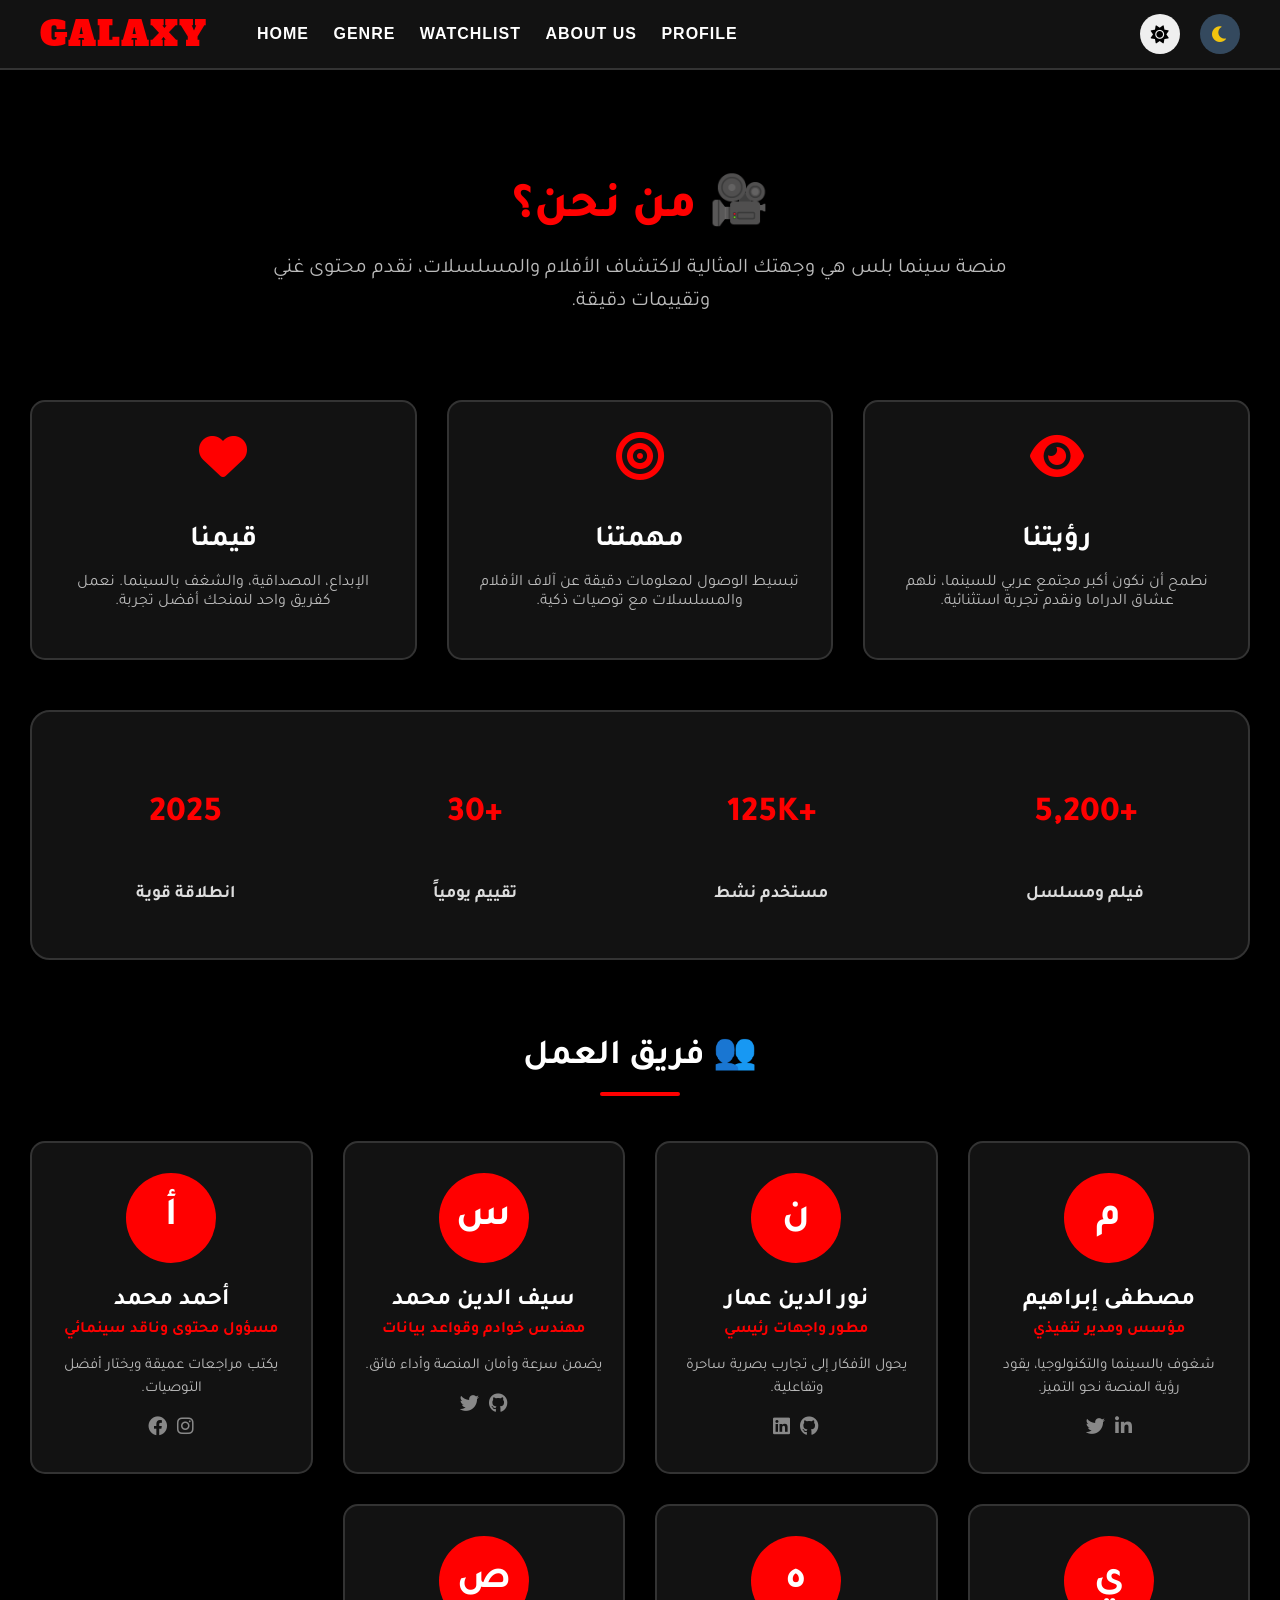
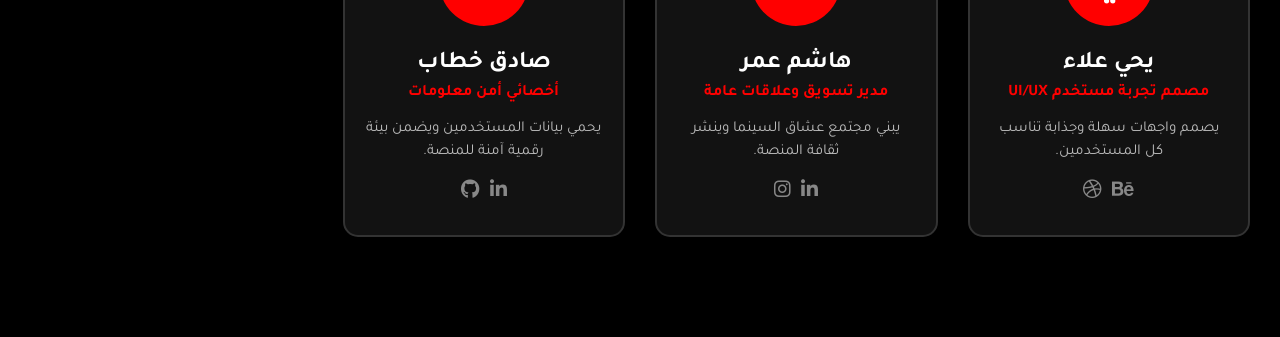
==== about.html @ 5db61dd4 "Update about.html" ====
<!DOCTYPE html>
<html lang="en">
<head>
    <meta charset="UTF-8">
    <meta name="viewport" content="width=device-width, initial-scale=1.0">
    <title>About Us - GALAXY</title>
    
    
    <link rel="stylesheet" href="style.css">
    
    <link rel="stylesheet" href="https://cdnjs.cloudflare.com/ajax/libs/font-awesome/6.0.0-beta3/css/all.min.css">
    
    <link href="https://fonts.googleapis.com/css2?family=Alfa+Slab+One&family=Tajawal:wght@400;500;700;800&display=swap" rel="stylesheet">
    
    <style>
       
        .about-wrapper {
            font-family: 'Tajawal', sans-serif;
            direction: rtl; 
        }

        .hero-about { text-align: center; padding: 40px 0; }
        .hero-about h1 { font-size: 3rem; color: #ff0000; margin-bottom: 15px; font-weight: 800; }
        .hero-about p { font-size: 1.3rem; color: #666; max-width: 750px; margin: 0 auto; line-height: 1.6; }
        .mode-b .hero-about p { color: #bbb; }

        .mission-vision { display: flex; flex-wrap: wrap; gap: 30px; margin: 40px 0; }
        .card { flex: 1; background: #fff; border: 2px solid #ddd; border-radius: 15px; padding: 30px; text-align: center; transition: 0.3s; }
        .card:hover { transform: translateY(-10px); box-shadow: 0 10px 20px rgba(0,0,0,0.1); border-color: #ff0000; }
        .card i { font-size: 3rem; color: #ff0000; margin-bottom: 15px; }
        .card h3 { font-size: 1.8rem; margin-bottom: 10px; color: #222; }
        .card p { color: #666; }

        .stats { display: flex; flex-wrap: wrap; justify-content: space-around; background: #f9f9f9; border: 2px solid #ddd; border-radius: 20px; padding: 35px 20px; margin: 50px 0; text-align: center; gap: 30px; }
        .stat-item h4 { font-size: 2.2rem; font-weight: 800; color: #ff0000; }
        .stat-item p { color: #444; font-weight: bold; font-size: 1.1rem; }

        .team-section { margin: 70px 0; }
        .section-title { text-align: center; font-size: 2.2rem; font-weight: 700; margin-bottom: 45px; color: #222; }
        .section-title:after { content: ''; width: 80px; height: 4px; background: #ff0000; display: block; margin: 12px auto 0; border-radius: 5px; }
        
        .team-grid { display: grid; grid-template-columns: repeat(auto-fit, minmax(250px, 1fr)); gap: 30px; }
        .team-member { background: #fff; border: 2px solid #ddd; border-radius: 15px; padding: 30px 20px; text-align: center; transition: 0.3s; }
        .team-member:hover { transform: translateY(-5px); border-color: #ff0000; box-shadow: 0 10px 20px rgba(255,0,0,0.1); }
        .member-initial { width: 90px; height: 90px; background: #ff0000; color: white; border-radius: 50%; font-size: 2.5rem; line-height: 90px; margin: 0 auto 15px; font-weight: bold; }
        .team-member h3 { font-size: 1.5rem; margin-bottom: 5px; color: #222; }
        .role { color: #ff0000; font-weight: bold; margin-bottom: 10px; }
        .bio { font-size: 0.95rem; color: #666; line-height: 1.5; }
        
        .social-icons { margin-top: 15px; }
        .social-icons a { color: #888; margin: 0 5px; font-size: 1.2rem; text-decoration: none; transition: 0.2s; }
        .social-icons a:hover { color: #ff0000; }

        
        .mode-b .card { background: #121212; border-color: #333; }
        .mode-b .card h3 { color: #fff; }
        .mode-b .card p { color: #bbb; }
        .mode-b .stats { background: #121212; border-color: #333; }
        .mode-b .stat-item p { color: #ddd; }
        .mode-b .section-title { color: #fff; }
        .mode-b .team-member { background: #121212; border-color: #333; }
        .mode-b .team-member h3 { color: #fff; }
        .mode-b .bio { color: #bbb; }
    </style>
</head>
<body id="app-body" class="mode-a">

    
    <nav>
        <div class="nav-left">
            <div class="site-logo"><span>GALAXY</span></div>
            <ul class="nav-links">
                <li><a href="index.html">HOME</a></li>
                <li><a href="genre.html">GENRE</a></li>
                <li><a href="watchlist.html">WATCHLIST</a></li>
                <li><a href="about.html" class="active">ABOUT US</a></li>
                <li><a href="profile.html">PROFILE</a></li>
            </ul>
        </div>
        <div class="actions">
           
            <div class="search-box" style="visibility: hidden;">
                <input type="text">
            </div>
            <button onclick="setModeA()" title="Light Mode"><i class="fas fa-sun"></i></button>
            <button onclick="setModeB()" title="Dark Mode"><i class="fas fa-moon"></i></button>
        </div>
    </nav>

    <div class="wrapper">
        <div class="about-wrapper">
            
            <div class="hero-about">
                <h1>🎥 من نحن؟</h1>
                <p>منصة سينما بلس هي وجهتك المثالية لاكتشاف الأفلام والمسلسلات، نقدم محتوى غني وتقييمات دقيقة.</p>
            </div>

            <div class="mission-vision">
                <div class="card"><i class="fas fa-eye"></i><h3>رؤيتنا</h3><p>نطمح أن نكون أكبر مجتمع عربي للسينما، نلهم عشاق الدراما ونقدم تجربة استثنائية.</p></div>
                <div class="card"><i class="fas fa-bullseye"></i><h3>مهمتنا</h3><p>تبسيط الوصول لمعلومات دقيقة عن آلاف الأفلام والمسلسلات مع توصيات ذكية.</p></div>
                <div class="card"><i class="fas fa-heart"></i><h3>قيمنا</h3><p>الإبداع، المصداقية، والشغف بالسينما. نعمل كفريق واحد لنمنحك أفضل تجربة.</p></div>
            </div>

            <div class="stats">
                <div class="stat-item"><h4>+5,200</h4><p>فيلم ومسلسل</p></div>
                <div class="stat-item"><h4>+125K</h4><p>مستخدم نشط</p></div>
                <div class="stat-item"><h4>+30</h4><p>تقييم يومياً</p></div>
                <div class="stat-item"><h4>2025</h4><p>انطلاقة قوية</p></div>
            </div>

            <div class="team-section">
                <div class="section-title">👥 فريق العمل</div>
                <div class="team-grid">
                    <div class="team-member"><div class="member-initial">م</div><h3>مصطفى إبراهيم</h3><div class="role">مؤسس ومدير تنفيذي</div><p class="bio">شغوف بالسينما والتكنولوجيا، يقود رؤية المنصة نحو التميز.</p><div class="social-icons"><a href="#"><i class="fab fa-linkedin-in"></i></a><a href="#"><i class="fab fa-twitter"></i></a></div></div>
                    <div class="team-member"><div class="member-initial">ن</div><h3>نور الدين عمار</h3><div class="role">مطور واجهات رئيسي</div><p class="bio">يحول الأفكار إلى تجارب بصرية ساحرة وتفاعلية.</p><div class="social-icons"><a href="#"><i class="fab fa-github"></i></a><a href="#"><i class="fab fa-linkedin"></i></a></div></div>
                    <div class="team-member"><div class="member-initial">س</div><h3>سيف الدين محمد</h3><div class="role">مهندس خوادم وقواعد بيانات</div><p class="bio">يضمن سرعة وأمان المنصة وأداء فائق.</p><div class="social-icons"><a href="#"><i class="fab fa-github"></i></a><a href="#"><i class="fab fa-twitter"></i></a></div></div>
                    <div class="team-member"><div class="member-initial">أ</div><h3>أحمد محمد</h3><div class="role">مسؤول محتوى وناقد سينمائي</div><p class="bio">يكتب مراجعات عميقة ويختار أفضل التوصيات.</p><div class="social-icons"><a href="#"><i class="fab fa-instagram"></i></a><a href="#"><i class="fab fa-facebook"></i></a></div></div>
                    <div class="team-member"><div class="member-initial">ي</div><h3>يحي علاء</h3><div class="role">مصمم تجربة مستخدم UI/UX</div><p class="bio">يصمم واجهات سهلة وجذابة تناسب كل المستخدمين.</p><div class="social-icons"><a href="#"><i class="fab fa-behance"></i></a><a href="#"><i class="fab fa-dribbble"></i></a></div></div>
                    <div class="team-member"><div class="member-initial">ه</div><h3>هاشم عمر</h3><div class="role">مدير تسويق وعلاقات عامة</div><p class="bio">يبني مجتمع عشاق السينما وينشر ثقافة المنصة.</p><div class="social-icons"><a href="#"><i class="fab fa-linkedin-in"></i></a><a href="#"><i class="fab fa-instagram"></i></a></div></div>
                    <div class="team-member"><div class="member-initial">ص</div><h3>صادق خطاب</h3><div class="role">أخصائي أمن معلومات</div><p class="bio">يحمي بيانات المستخدمين ويضمن بيئة رقمية آمنة للمنصة.</p><div class="social-icons"><a href="#"><i class="fab fa-linkedin-in"></i></a><a href="#"><i class="fab fa-github"></i></a></div></div>
                </div>
            </div>

        </div>
    </div>

 
    <script>
        function setModeA() {
            document.body.className = "mode-a";
            document.cookie = "app_style=mode-a; path=/; max-age=2592000";
        }

        function setModeB() {
            document.body.className = "mode-b";
            document.cookie = "app_style=mode-b; path=/; max-age=2592000";
        }

        window.onload = function() {
            var allCookies = document.cookie.split(';');
            var styleFound = false;

            for(var k=0; k < allCookies.length; k++) {
                var pair = allCookies[k].trim();
                if (pair.indexOf("app_style=") == 0) {
                    var val = pair.substring(10, pair.length);
                    document.body.className = val;
                    styleFound = true;
                    break;
                }
            }

            if (!styleFound) {
                setModeB(); 
            }
        };
    </script>
</body>
</html>
---- style.css ----
body { margin: 0; padding: 0; font-family: Arial, sans-serif; transition: 0.4s; }
nav {
    display: flex;
    justify-content: space-between;
    align-items: center;
    padding: 10px 40px;
    background: #eee;
    border-bottom: 2px solid #ccc;
}
.site-logo {
    font-family: 'Alfa Slab One', serif;
    font-size: 35px; 
    letter-spacing: 1px;
    text-transform: uppercase;
}

.site-logo span {
    color: #ff0000;
   
}


.mode-b .site-logo span {
    font-family: 'Alfa Slab One', serif;
    color: #ff0000;
}

.wrapper { padding: 30px; }
.movies-container { display: flex; flex-wrap: wrap; gap: 20px; }

.m-item { width: 220px; border: 2px solid #ddd; border-radius: 5px; background: #fff; }
.m-item img { width: 100%; height: 300px; display: block; }
.m-item h4 { margin: 10px; font-size: 17px; color: #222; }
.m-item p { margin: 10px; color: #666; font-size: 14px; }

.mode-a { background-color: #ffffff; color: #000; }
.mode-a .movies-container { justify-content: center; }

.mode-b { 
    background-color: #000000; 
    color: #ffffff; 
}

.mode-b .movies-container { 
    justify-content: center; 
}

.mode-b .m-item { 
    background: #121212; 
    border-color: #333333; 
}

.mode-b h4 { 
    color: #ffffff; 
}

.mode-b p { 
    color: #bbbbbb; 
}

.mode-b nav {
    background: #121212;
    border-bottom: 2px solid #333;
}




.m-item {
    transition: transform 0.3s ease, box-shadow 0.3s ease;
    cursor: pointer;
}

.m-item:hover {
    transform: translateY(-10px);
    box-shadow: 0 10px 20px rgba(0,0,0,0.2);
}

.m-item img {
    border-top-left-radius: 5px;
    border-top-right-radius: 5px;
}
.actions {
    display: flex;
    align-items: center;
    gap: 10px;
}

.actions button {
    width: 40px;
    height: 40px;
    border-radius: 50%;
    border: none;
    margin-left: 10px;
    cursor: pointer;
    transition: 0.3s;
    font-size: 18px;
    display: inline-flex;
    align-items: center;
    justify-content: center;
}


.actions button:first-child {
    background-color: #f1c40f;
    color: #fff;
}


.actions button:last-child {
    background-color: #34495e;
    color: #f1c40f;
}


.actions button:hover {
    transform: scale(1.1);
    filter: brightness(1.1);
}

.search-box {
    position: relative;
    display: flex;
    align-items: center;
}

.search-box input {
    padding: 8px 35px 8px 15px;
    border-radius: 20px;
    border: 1px solid #ccc;
    outline: none;
    transition: 0.3s;
    width: 150px;
}

.search-box input:focus {
    width: 220px;
    border-color: #ff0000;
}

.search-box i {
    position: absolute;
    right: 12px;
    color: #888;
    pointer-events: none;
}

.mode-b .search-box input {
    background: #222;
    border-color: #444;
    color: #fff;
}

.mode-b .search-box i {
    color: #bbb;
}

.m-item {
    border-radius: 15px;
    overflow: hidden;
    transition: transform 0.3s ease, box-shadow 0.3s ease;
    cursor: pointer;
}

.m-item img {
    width: 100%;
    height: 300px;
    display: block;
}

.nav-left {
    display: flex;
    align-items: center;
    gap: 50px; 
}


.nav-links {
    list-style: none;
    margin: 0;
    padding: 0;
}
.nav-links li {
    display: inline-block;
    margin-right: 20px;
}
.nav-links li:last-child {
    margin-right: 0;
}

.nav-links a {
    text-decoration: none;
    color: #000000; 
    font-weight: bold;
    font-size: 16px;
    letter-spacing: 1px;
    transition: 0.3s;
}


.nav-links a:hover{ 
color: #ff0000 ;
}


.mode-b .nav-links a {
    color: #ffffff;
}

.mode-b .nav-links a:hover {
    color: #ff0000;
}



.auth-container { display: flex; justify-content: center; align-items: center; min-height: 70vh; }
.auth-box { background: #fff; padding: 40px; border-radius: 15px; box-shadow: 0 5px 15px rgba(0,0,0,0.1); width: 100%; max-width: 450px; text-align: center; border: 2px solid #ddd; }
.mode-b .auth-box { background: #121212; border-color: #333; box-shadow: 0 5px 15px rgba(0,0,0,0.5); }
.auth-box h2 { margin-bottom: 20px; color: #222; text-transform: uppercase; font-family: 'Alfa Slab One', serif; letter-spacing: 1px; }
.mode-b .auth-box h2 { color: #fff; }

.input-group { margin-bottom: 15px; text-align: left; }
.input-group input { width: 100%; padding: 12px 15px; border: 1px solid #ccc; border-radius: 5px; outline: none; box-sizing: border-box; }
.mode-b .input-group input { background: #222; border-color: #444; color: #fff; }
.input-group input:focus { border-color: #ff0000; }

.btn-main { width: 100%; padding: 12px; background: #ff0000; color: #fff; border: none; border-radius: 5px; cursor: pointer; font-weight: bold; transition: 0.3s; font-size: 16px; margin-top: 10px; }
.btn-main:hover { background: #cc0000; }
.btn-secondary { background: #333; margin-top: 15px; }

.auth-links { margin-top: 20px; font-size: 14px; }
.auth-links a { color: #ff0000; text-decoration: none; font-weight: bold; margin: 0 10px; transition: 0.3s;}
.auth-links a:hover { color: #cc0000; }
.mode-b .auth-links p { color: #bbb !important; }


.profile-table { width: 100%; text-align: left; margin-bottom: 20px; border-collapse: separate; border-spacing: 0 15px; }
.profile-table td { padding: 5px; }
.profile-table label { font-weight: bold; color: #333; }
.mode-b .profile-table label { color: #ddd; }
.profile-table input { width: 100%; padding: 10px; border-radius: 5px; border: 1px solid #ccc; box-sizing: border-box;}
.mode-b .profile-table input { background: #222; border: 1px solid #444; color: #fff; }



.details-content { 
    max-width: 900px; 
    margin: 0 auto; 
    background: #fff; 
    padding: 30px; 
    border-radius: 15px; 
    box-shadow: 0 5px 15px rgba(0,0,0,0.1); 
    border: 2px solid #ddd; 
}
.mode-b .details-content { 
    background: #121212; 
    border-color: #333; 
    box-shadow: 0 5px 15px rgba(0,0,0,0.5); 
}
.details-content h1 { 
    font-size: 2.5rem; 
    margin-bottom: 20px; 
    color: #222; 
    font-family: 'Alfa Slab One', serif; 
    letter-spacing: 1px;
}
.mode-b .details-content h1 { color: #fff; }

.video-container { 
    width: 100%; 
    border-radius: 10px; 
    overflow: hidden; 
    margin-bottom: 25px; 
    border: 2px solid #ff0000; 
    box-shadow: 0 10px 20px rgba(255,0,0,0.15); 
}
.movie-story { 
    font-size: 1.1rem; 
    line-height: 1.8; 
    color: #444; 
    margin-bottom: 20px; 
}
.mode-b .movie-story { color: #bbb; }

.movie-meta { 
    font-size: 1.1rem; 
    font-weight: bold; 
    color: #ff0000; 
    display: flex; 
    gap: 20px; 
}
.btn-back { 
    display: inline-block; 
    margin-bottom: 20px; 
    padding: 10px 20px; 
    background: #333; 
    color: #fff; 
    text-decoration: none; 
    border-radius: 5px; 
    font-weight: bold; 
    transition: 0.3s; 
}
.btn-back:hover { background: #ff0000; }
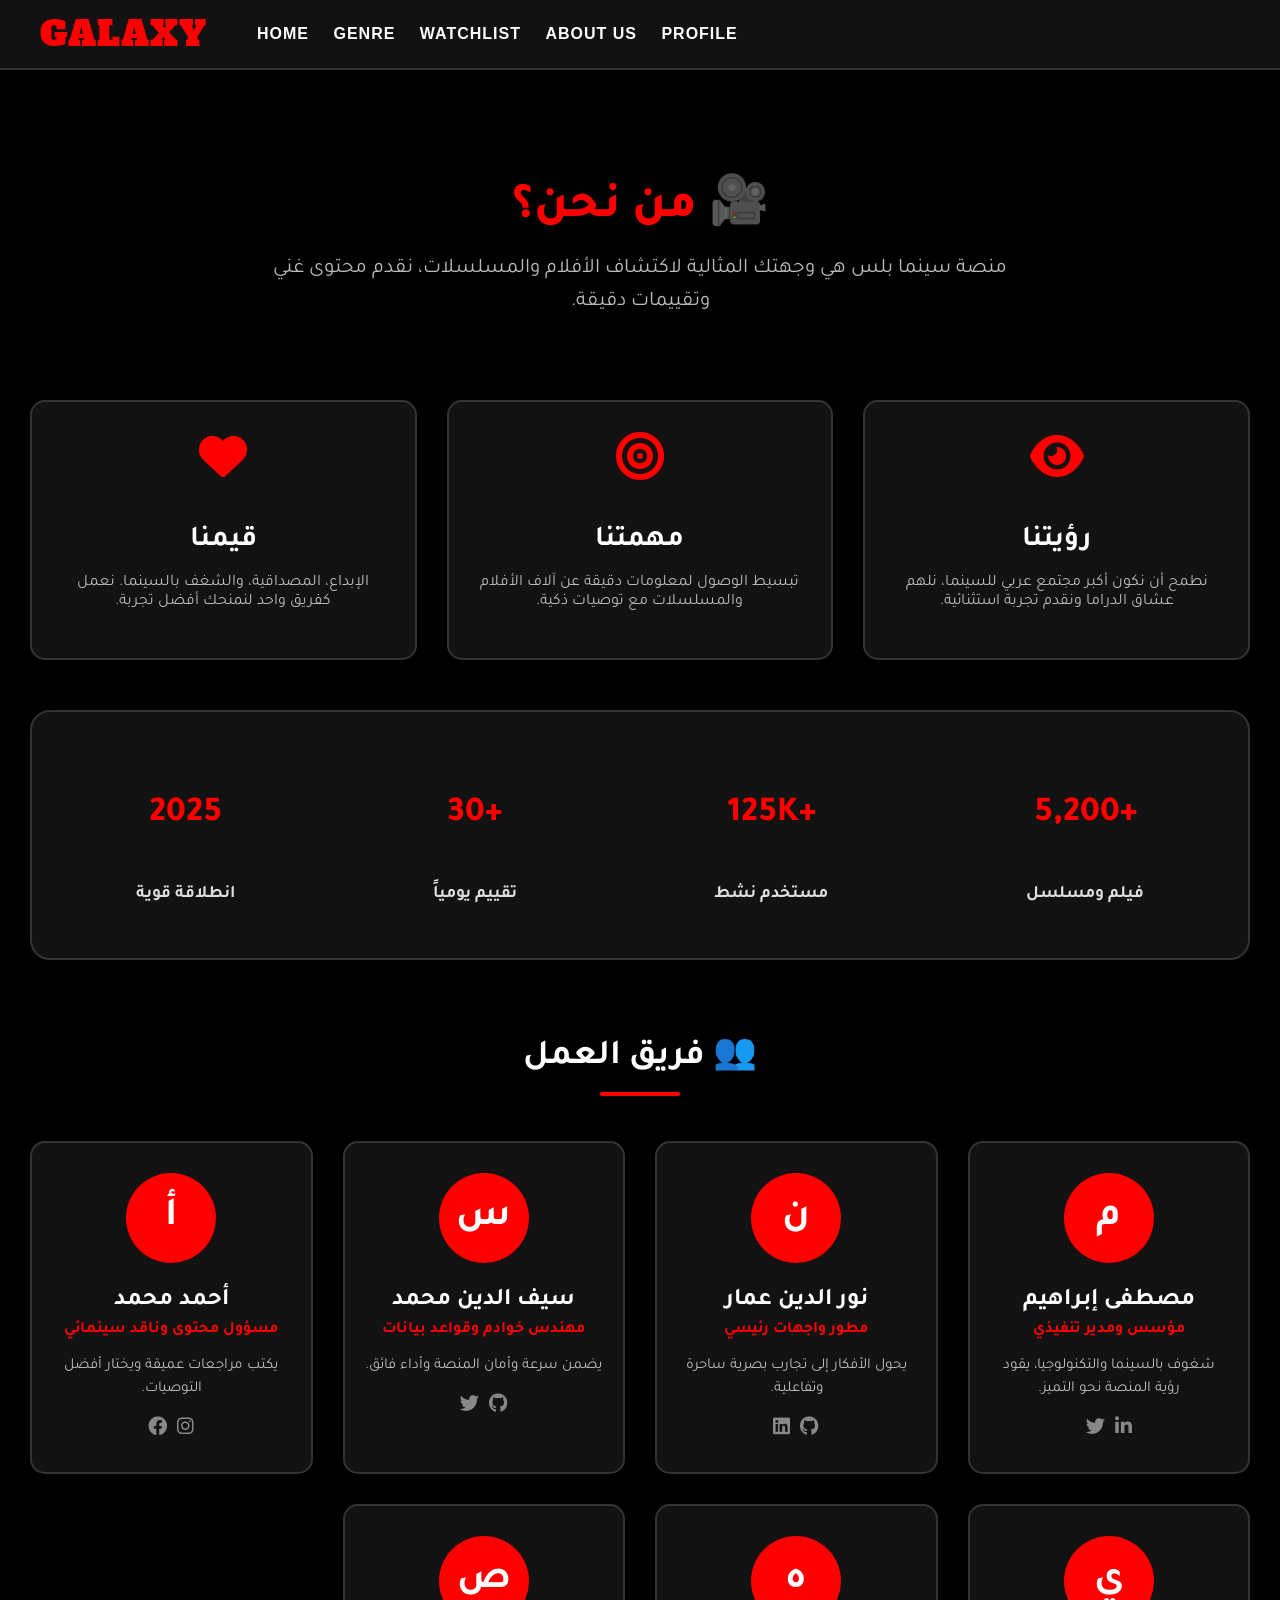
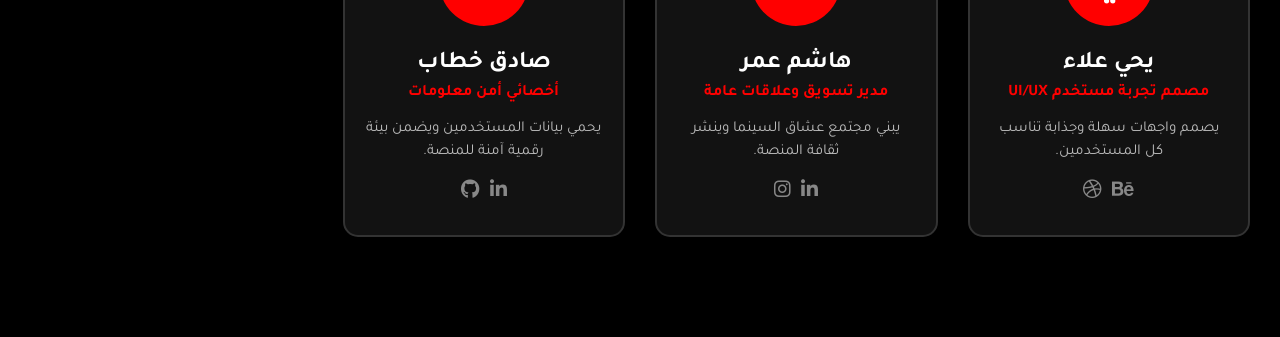
==== commit ebe15d44: "Fix HTML structure and clean up formatting" ====
--- a/about.html
+++ b/about.html
@@ -77,14 +77,7 @@
                 <li><a href="profile.html">PROFILE</a></li>
             </ul>
         </div>
-        <div class="actions">
-           
-            <div class="search-box" style="visibility: hidden;">
-                <input type="text">
-            </div>
-            <button onclick="setModeA()" title="Light Mode"><i class="fas fa-sun"></i></button>
-            <button onclick="setModeB()" title="Dark Mode"><i class="fas fa-moon"></i></button>
-        </div>
+       
     </nav>
 
     <div class="wrapper">
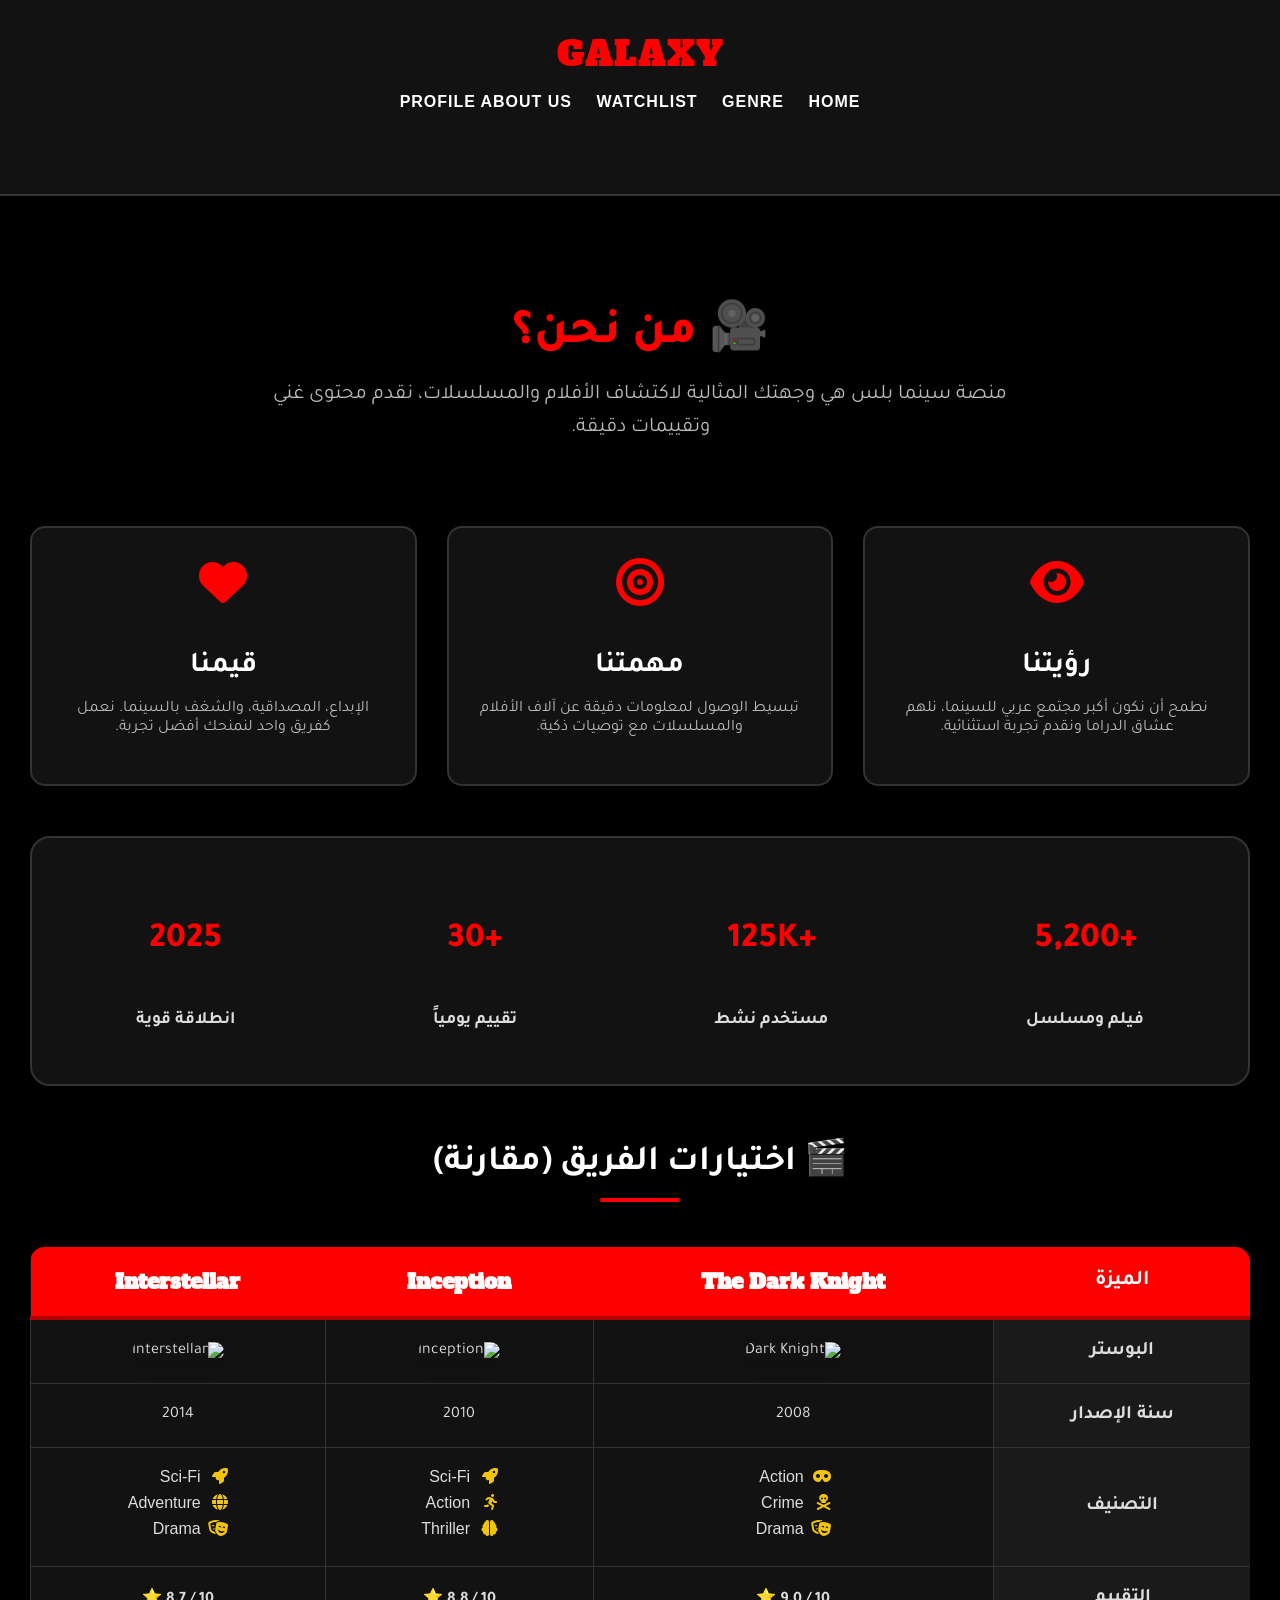
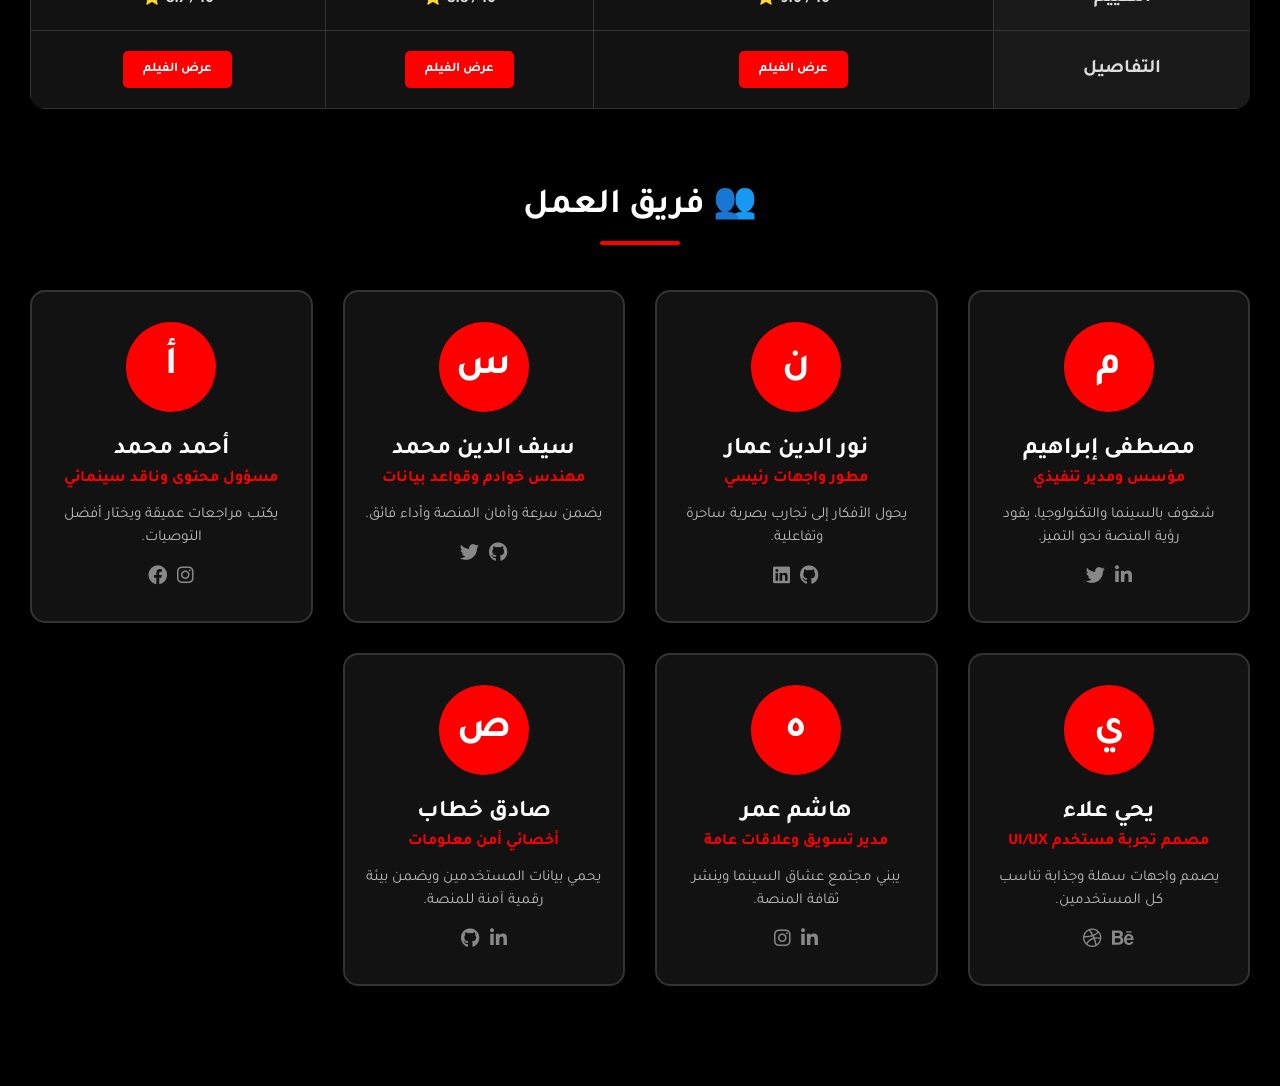
==== commit 4a509487: "Add files via upload" ====
--- a/about.html
+++ b/about.html
@@ -1,19 +1,19 @@
 <!DOCTYPE html>
-<html lang="en">
+<html lang="ar" dir="rtl">
 <head>
     <meta charset="UTF-8">
     <meta name="viewport" content="width=device-width, initial-scale=1.0">
     <title>About Us - GALAXY</title>
     
-    
+   
     <link rel="stylesheet" href="style.css">
-    
+   
     <link rel="stylesheet" href="https://cdnjs.cloudflare.com/ajax/libs/font-awesome/6.0.0-beta3/css/all.min.css">
-    
+   
     <link href="https://fonts.googleapis.com/css2?family=Alfa+Slab+One&family=Tajawal:wght@400;500;700;800&display=swap" rel="stylesheet">
     
     <style>
-       
+        
         .about-wrapper {
             font-family: 'Tajawal', sans-serif;
             direction: rtl; 
@@ -51,7 +51,23 @@
         .social-icons a { color: #888; margin: 0 5px; font-size: 1.2rem; text-decoration: none; transition: 0.2s; }
         .social-icons a:hover { color: #ff0000; }
 
-        
+        /* --- Advanced Table Specific CSS --- */
+        .table-responsive { overflow-x: auto; margin-bottom: 60px; border-radius: 15px; box-shadow: 0 10px 30px rgba(0,0,0,0.1); direction: rtl; }
+        .advanced-table { width: 100%; border-collapse: collapse; background: #ffffff; text-align: center; }
+        .advanced-table th { background: #f1c40f; color: #111; padding: 20px; font-size: 1.3rem; font-family: 'Tajawal', sans-serif; border-bottom: 4px solid #d4ac0d; }
+        .advanced-table td { padding: 20px; border-bottom: 1px solid #eee; border-left: 1px solid #eee; vertical-align: middle; }
+        .advanced-table td:last-child { border-left: none; }
+        .advanced-table tr:hover { background-color: #fcfcfc; }
+        .table-poster { width: 120px; border-radius: 10px; box-shadow: 0 5px 15px rgba(0,0,0,0.2); transition: transform 0.3s; }
+        .table-poster:hover { transform: scale(1.05); }
+        .nested-list { list-style: none; padding: 0; margin: 0 auto; text-align: right; display: inline-block; direction: rtl; }
+        .nested-list li { margin-bottom: 8px; font-weight: 500; font-family: Arial, sans-serif; }
+        .nested-list i { color: #ff0000; margin-left: 8px; width: 15px; }
+        .row-label { font-weight: bold; font-size: 1.2rem; color: #ff0000; background: #f9f9f9; }
+        .btn-view { padding: 10px 20px; background: #ff0000; color: #fff; border: none; border-radius: 5px; cursor: pointer; font-weight: bold; font-family: 'Tajawal', sans-serif; transition: 0.3s; }
+        .btn-view:hover { background: #cc0000; }
+
+      
         .mode-b .card { background: #121212; border-color: #333; }
         .mode-b .card h3 { color: #fff; }
         .mode-b .card p { color: #bbb; }
@@ -61,6 +77,15 @@
         .mode-b .team-member { background: #121212; border-color: #333; }
         .mode-b .team-member h3 { color: #fff; }
         .mode-b .bio { color: #bbb; }
+        
+      
+        .mode-b .table-responsive { box-shadow: 0 10px 30px rgba(0,0,0,0.6); }
+        .mode-b .advanced-table { background: #121212; }
+        .mode-b .advanced-table th { background: #ff0000; color: #fff; border-bottom: 4px solid #b30000; }
+        .mode-b .advanced-table td { border-bottom: 1px solid #333; border-left: 1px solid #333; color: #ddd; }
+        .mode-b .row-label { background: #1a1a1a; color: #f1c40f; }
+        .mode-b .advanced-table tr:hover { background-color: #181818; }
+        .mode-b .nested-list i { color: #f1c40f; }
     </style>
 </head>
 <body id="app-body" class="mode-a">
@@ -77,7 +102,13 @@
                 <li><a href="profile.html">PROFILE</a></li>
             </ul>
         </div>
-       
+        <div class="actions">
+           
+            <div class="search-box" style="visibility: hidden;">
+                <input type="text">
+            </div>
+           
+        </div>
     </nav>
 
     <div class="wrapper">
@@ -101,6 +132,81 @@
                 <div class="stat-item"><h4>2025</h4><p>انطلاقة قوية</p></div>
             </div>
 
+           
+            <div class="section-title">🎬 اختيارات الفريق (مقارنة)</div>
+            <div class="table-responsive">
+                <table class="advanced-table">
+                    <thead>
+                        <tr>
+                            <th>الميزة</th>
+                            <th style="font-family: 'Alfa Slab One', serif;">The Dark Knight</th>
+                            <th style="font-family: 'Alfa Slab One', serif;">Inception</th>
+                            <th style="font-family: 'Alfa Slab One', serif;">Interstellar</th>
+                        </tr>
+                    </thead>
+                    <tbody>
+                      
+                        <tr>
+                            <td class="row-label">البوستر</td>
+                            <td><img src="https://image.tmdb.org/t/p/original/vGYJRor3pCyjbaCpJKC39MpJhIT.jpg" alt="Dark Knight" class="table-poster"></td>
+                            <td><img src="https://image.tmdb.org/t/p/original/xlaY2zyzMfkhk0HSC5VUwzoZPU1.jpg" alt="Inception" class="table-poster"></td>
+                            <td><img src="https://image.tmdb.org/t/p/original/nrSaXF39nDfAAeLKksRCyvSzI2a.jpg" alt="Interstellar" class="table-poster"></td>
+                        </tr>
+                        
+                       
+                        <tr>
+                            <td class="row-label">سنة الإصدار</td>
+                            <td>2008</td>
+                            <td>2010</td>
+                            <td>2014</td>
+                        </tr>
+
+                        
+                        <tr>
+                            <td class="row-label">التصنيف</td>
+                            <td>
+                                <ul class="nested-list">
+                                    <li><i class="fas fa-mask"></i> Action</li>
+                                    <li><i class="fas fa-skull-crossbones"></i> Crime</li>
+                                    <li><i class="fas fa-theater-masks"></i> Drama</li>
+                                </ul>
+                            </td>
+                            <td>
+                                <ul class="nested-list">
+                                    <li><i class="fas fa-rocket"></i> Sci-Fi</li>
+                                    <li><i class="fas fa-running"></i> Action</li>
+                                    <li><i class="fas fa-brain"></i> Thriller</li>
+                                </ul>
+                            </td>
+                            <td>
+                                <ul class="nested-list">
+                                    <li><i class="fas fa-rocket"></i> Sci-Fi</li>
+                                    <li><i class="fas fa-globe"></i> Adventure</li>
+                                    <li><i class="fas fa-theater-masks"></i> Drama</li>
+                                </ul>
+                            </td>
+                        </tr>
+
+                        
+                        <tr>
+                            <td class="row-label">التقييم</td>
+                            <td dir="ltr"><strong>⭐ 9.0 / 10</strong></td>
+                            <td dir="ltr"><strong>⭐ 8.8 / 10</strong></td>
+                            <td dir="ltr"><strong>⭐ 8.7 / 10</strong></td>
+                        </tr>
+
+                        
+                        <tr>
+                            <td class="row-label">التفاصيل</td>
+                            <td><button class="btn-view" onclick="location.href='details.html?id=3'">عرض الفيلم</button></td>
+                            <td><button class="btn-view" onclick="location.href='details.html?id=6'">عرض الفيلم</button></td>
+                            <td><button class="btn-view" onclick="location.href='details.html?id=12'">عرض الفيلم</button></td>
+                        </tr>
+                    </tbody>
+                </table>
+            </div>
+
+           
             <div class="team-section">
                 <div class="section-title">👥 فريق العمل</div>
                 <div class="team-grid">
@@ -117,18 +223,8 @@
         </div>
     </div>
 
- 
+
     <script>
-        function setModeA() {
-            document.body.className = "mode-a";
-            document.cookie = "app_style=mode-a; path=/; max-age=2592000";
-        }
-
-        function setModeB() {
-            document.body.className = "mode-b";
-            document.cookie = "app_style=mode-b; path=/; max-age=2592000";
-        }
-
         window.onload = function() {
             var allCookies = document.cookie.split(';');
             var styleFound = false;
@@ -142,11 +238,10 @@
                     break;
                 }
             }
-
             if (!styleFound) {
-                setModeB(); 
+                document.body.className = "mode-b"; // Default to dark mode if no cookie found
             }
         };
     </script>
 </body>
-</html>
+</html>
--- a/style.css
+++ b/style.css
@@ -301,3 +301,67 @@
     transition: 0.3s; 
 }
 .btn-back:hover { background: #ff0000; }
+
+
+
+.mode-b nav {
+    flex-direction: column;
+    justify-content: center;
+    gap: 20px;
+    padding: 30px 20px;
+    text-align: center;
+}
+.mode-b .nav-left {
+    flex-direction: column;
+    gap: 15px;
+}
+
+
+.mode-b .movies-container {
+    flex-direction: column; 
+    align-items: center;
+}
+
+.mode-b .m-item {
+    display: flex;
+    flex-direction: row; 
+    width: 90%;
+    max-width: 800px;
+    height: auto; 
+    min-height: 180px;
+    align-items: center;
+    justify-content: space-between;
+    padding-right: 25px;
+    box-sizing: border-box;
+    overflow: hidden; 
+}
+
+
+.mode-b .m-item img {
+    width: 130px;
+    height: 180px; 
+    object-fit: cover;
+    border-radius: 13px 0 0 13px;
+}
+
+
+.mode-b .m-item a {
+    display: flex !important; 
+    flex-direction: row;
+    align-items: center;
+    text-align: left;
+    gap: 20px;
+    width: 50%;
+}
+
+.mode-b .m-item h4 {
+    font-size: 1.4rem;
+    line-height: 1.3;
+}
+
+
+.mode-b .m-item button {
+    width: 160px;
+    margin: 0; 
+}
+
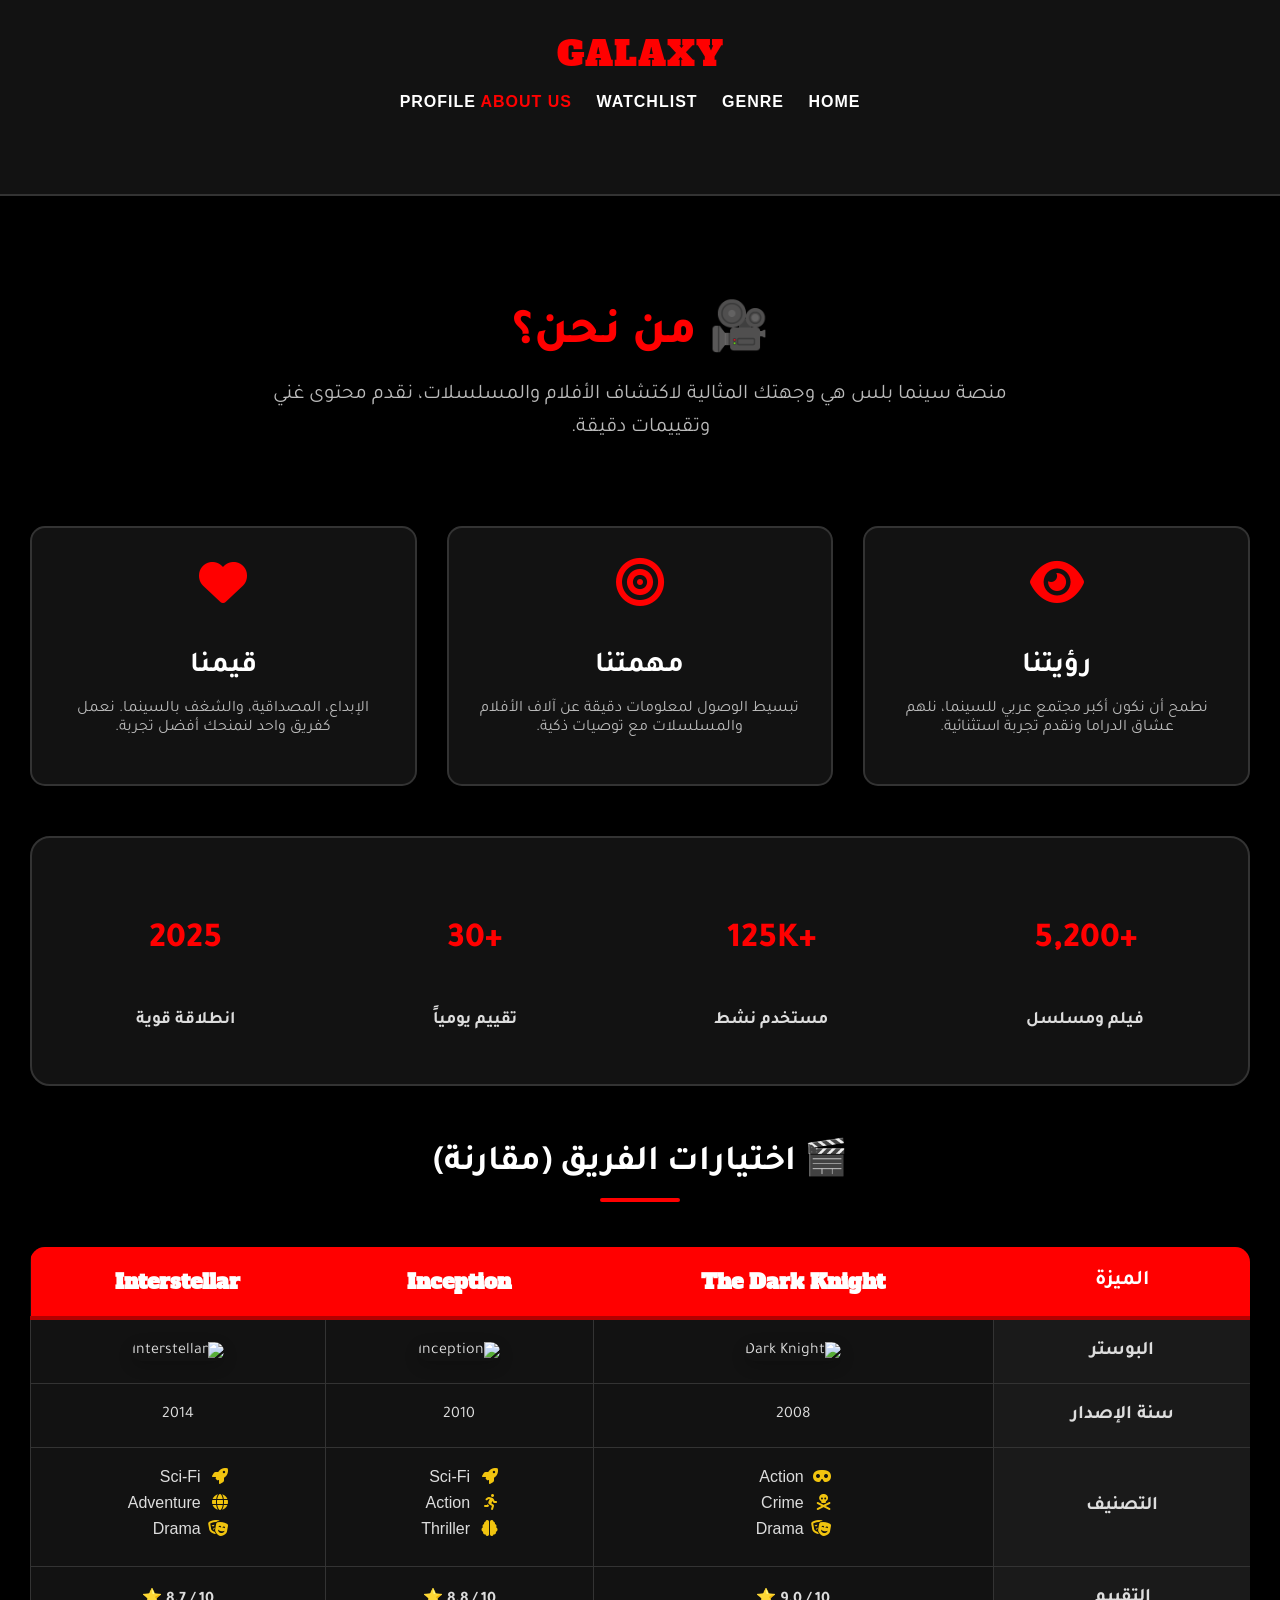
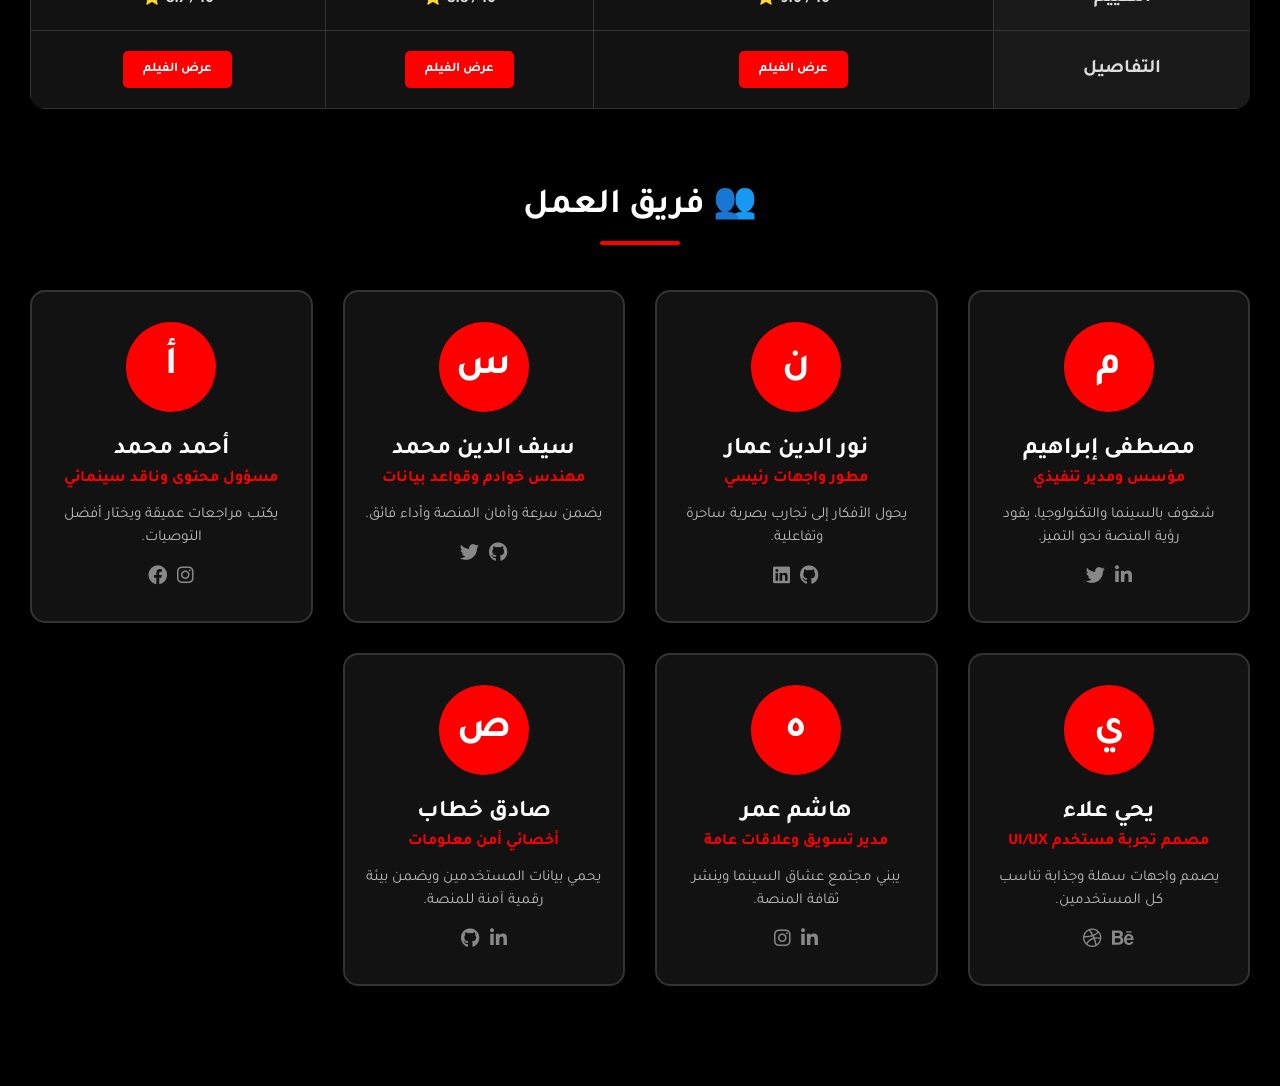
==== commit 57ad759f: "Update about.html" ====
--- a/about.html
+++ b/about.html
@@ -1,5 +1,5 @@
 <!DOCTYPE html>
-<html lang="ar" dir="rtl">
+<html lang="en" dir="rtl">
 <head>
     <meta charset="UTF-8">
     <meta name="viewport" content="width=device-width, initial-scale=1.0">
@@ -244,4 +244,4 @@
         };
     </script>
 </body>
-</html>+</html>
--- a/style.css
+++ b/style.css
@@ -63,7 +63,10 @@
     border-bottom: 2px solid #333;
 }
 
-
+.nav-links a.active,
+.mode-b .nav-links a.active {
+    color: #ff0000;
+}
 
 
 .m-item {
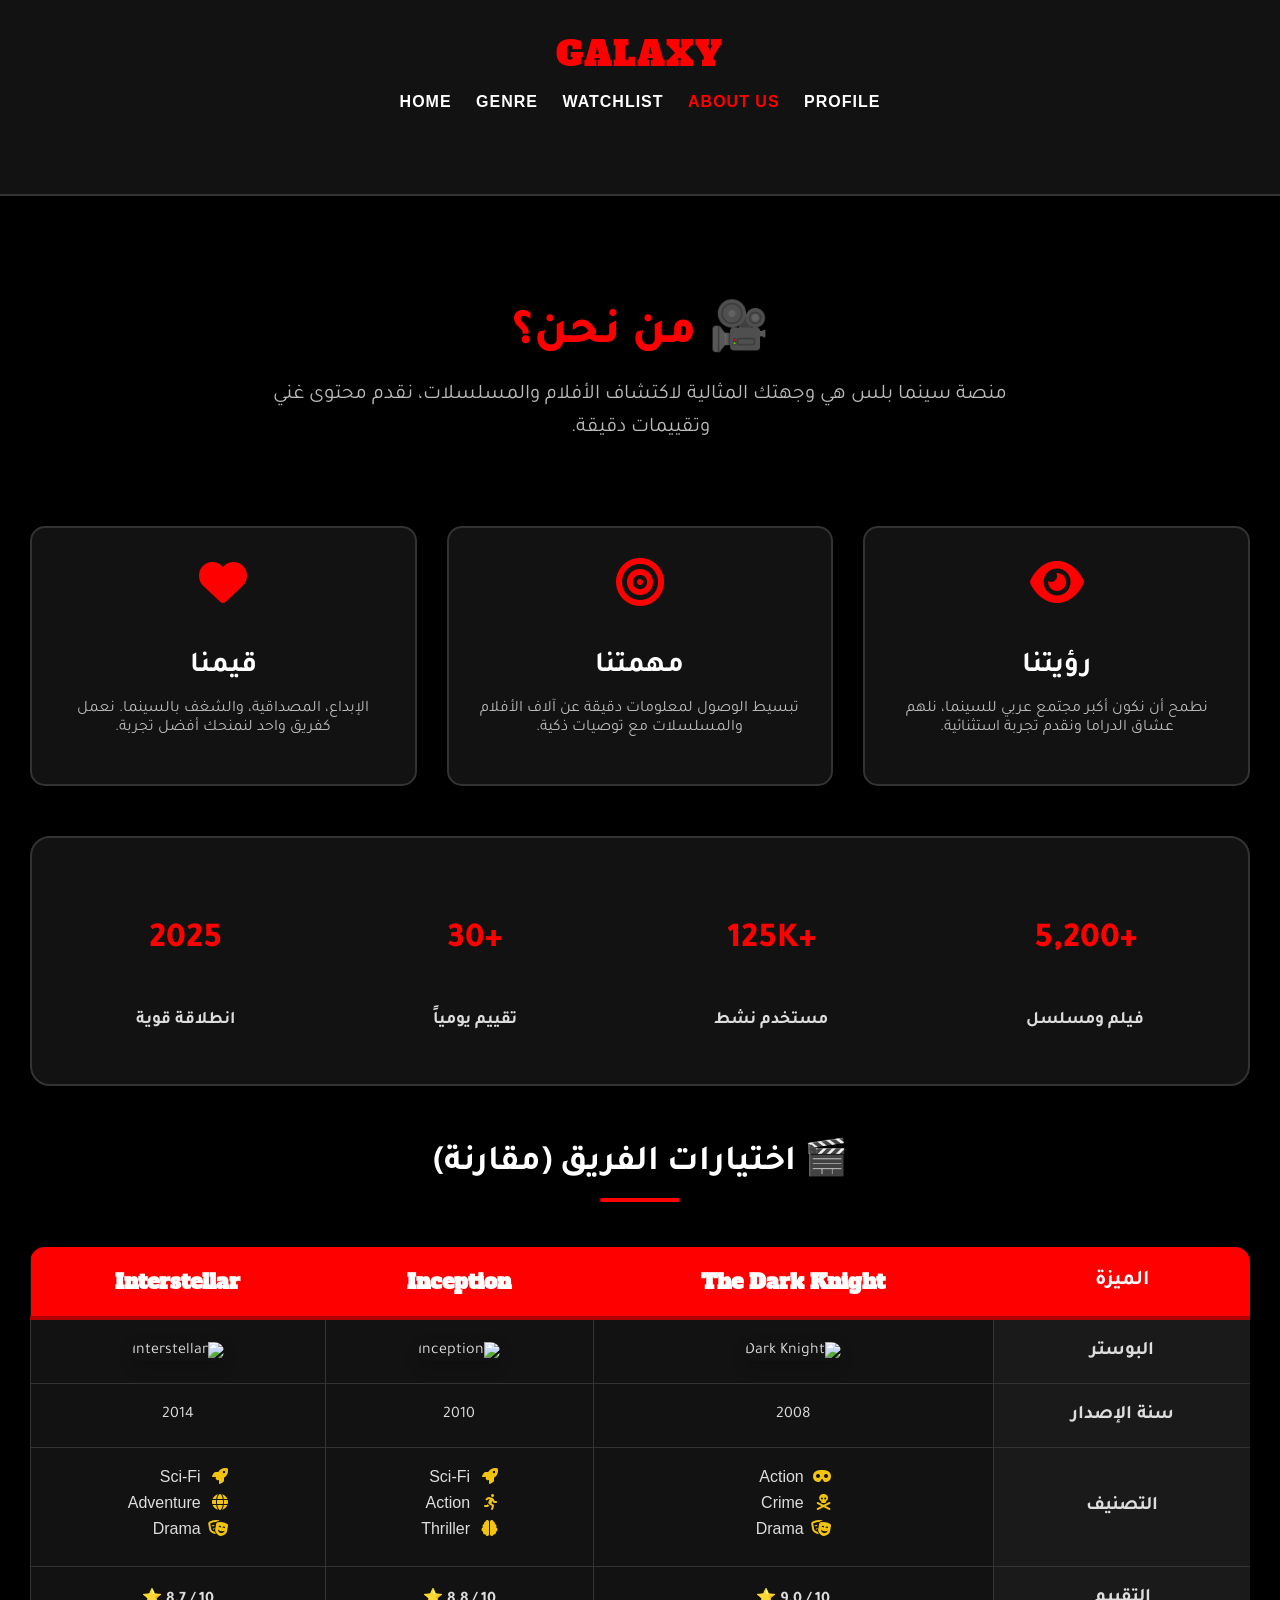
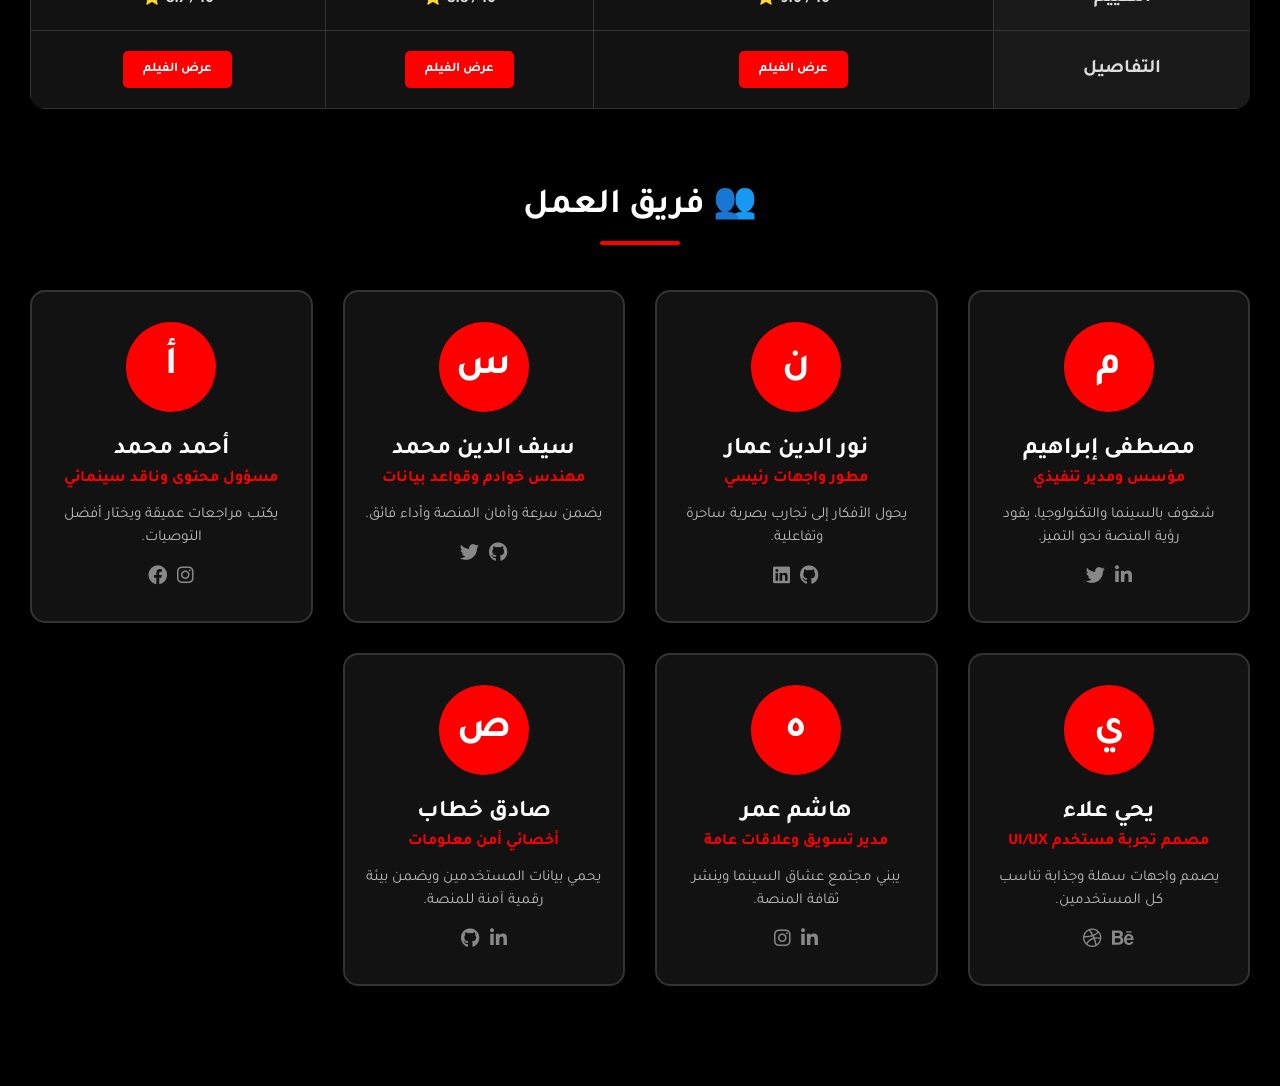
==== commit 41f55ce2: "Update print statement from 'Hello' to 'Goodbye'" ====
--- a/about.html
+++ b/about.html
@@ -1,5 +1,5 @@
 <!DOCTYPE html>
-<html lang="en" dir="rtl">
+<html lang="en">
 <head>
     <meta charset="UTF-8">
     <meta name="viewport" content="width=device-width, initial-scale=1.0">
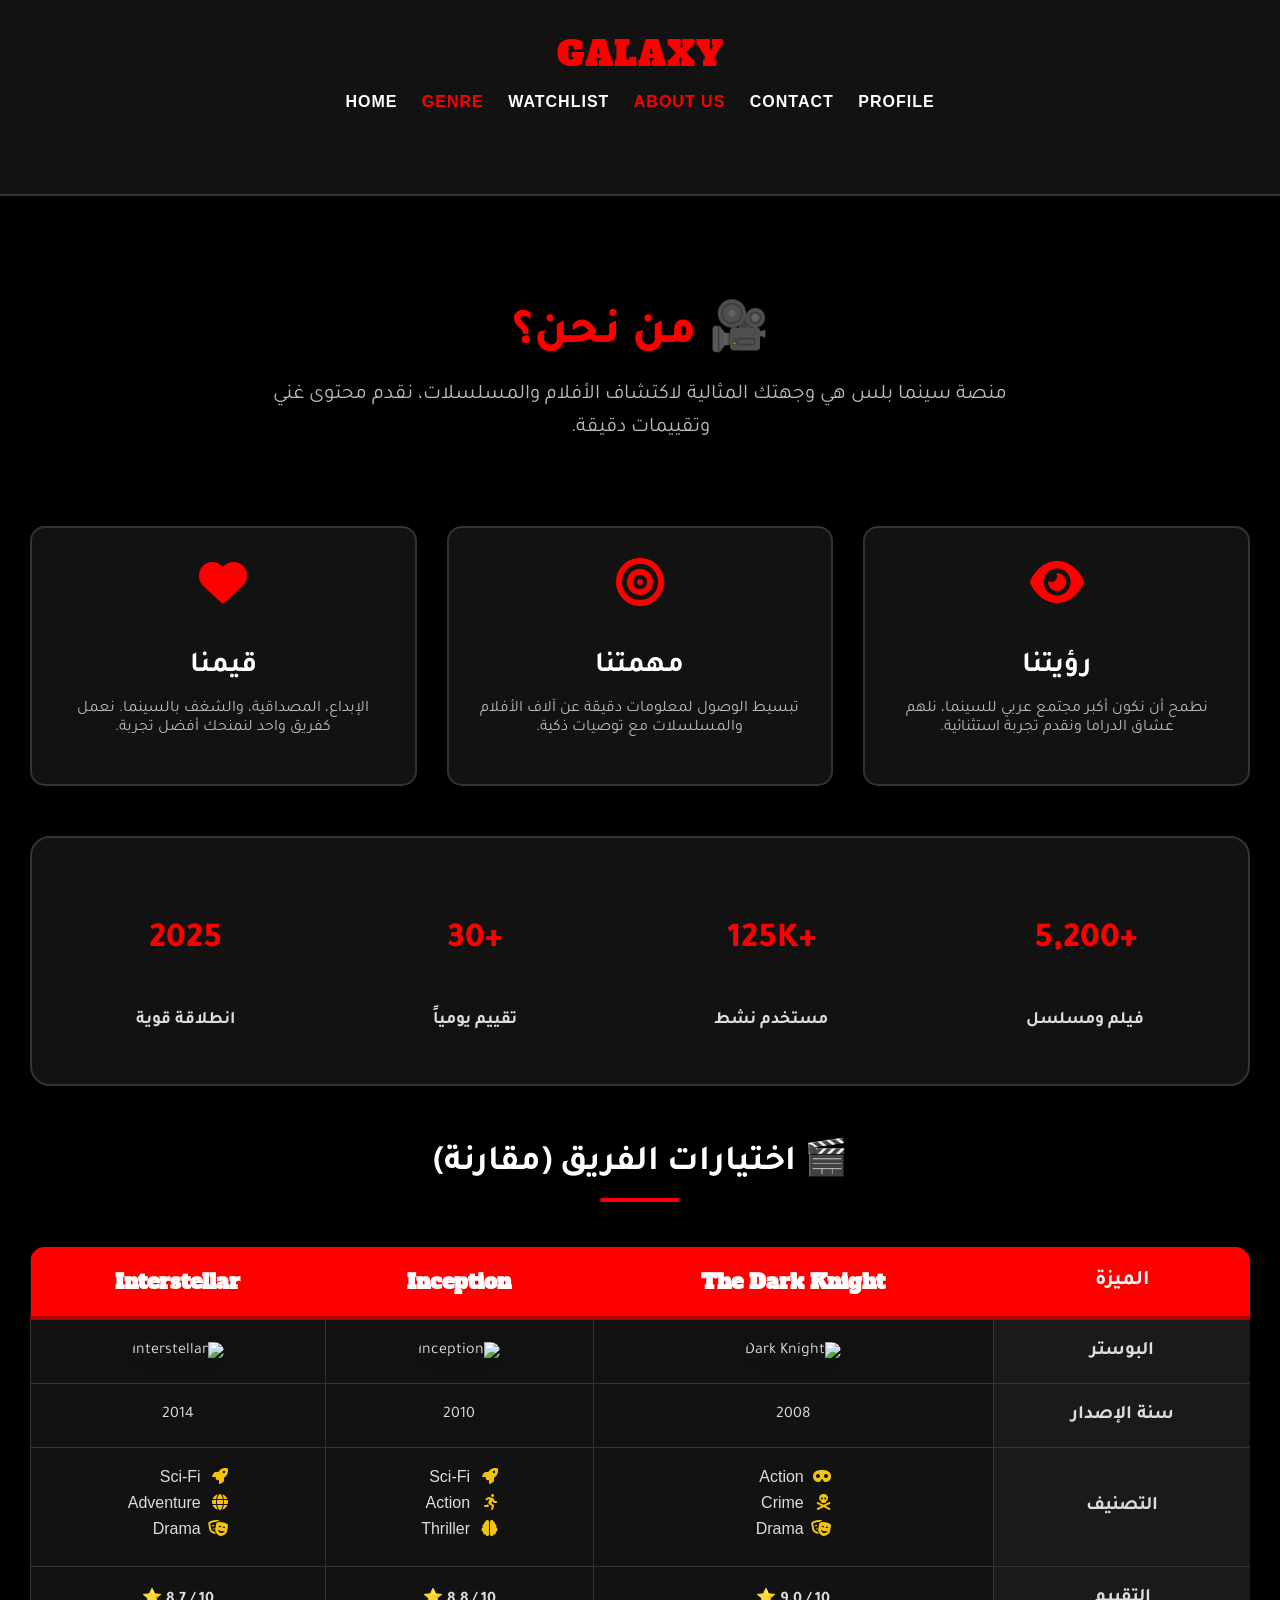
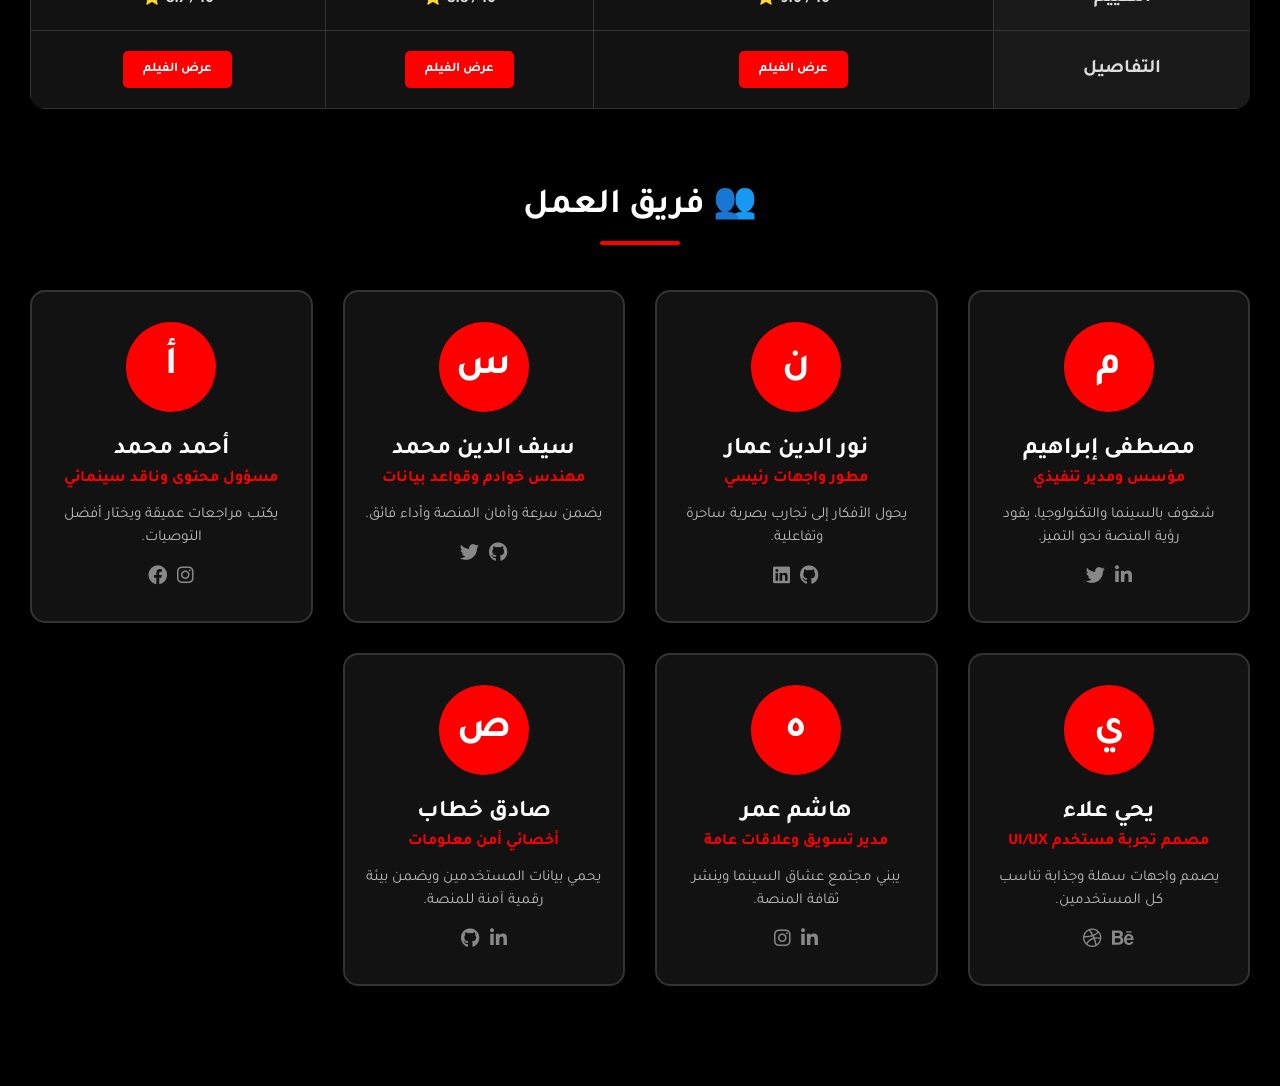
==== commit f82813b8: "Update about.html" ====
--- a/about.html
+++ b/about.html
@@ -1,5 +1,5 @@
 <!DOCTYPE html>
-<html lang="en">
+<html lang="en" dir="ltr">
 <head>
     <meta charset="UTF-8">
     <meta name="viewport" content="width=device-width, initial-scale=1.0">
@@ -96,9 +96,10 @@
             <div class="site-logo"><span>GALAXY</span></div>
             <ul class="nav-links">
                 <li><a href="index.html">HOME</a></li>
-                <li><a href="genre.html">GENRE</a></li>
+                <li><a href="genre.html" class="active">GENRE</a></li>
                 <li><a href="watchlist.html">WATCHLIST</a></li>
                 <li><a href="about.html" class="active">ABOUT US</a></li>
+                <li><a href="contact.html">CONTACT</a></li>
                 <li><a href="profile.html">PROFILE</a></li>
             </ul>
         </div>
--- a/style.css
+++ b/style.css
@@ -368,3 +368,89 @@
     margin: 0; 
 }
 
+
+
+
+
+.contact-wrapper {
+    display: flex;
+    justify-content: center;
+    align-items: center;
+    min-height: 65vh;
+    padding: 40px 20px;
+}
+
+.contact-card {
+    background: #fff;
+    padding: 40px;
+    border-radius: 15px;
+    box-shadow: 0 10px 30px rgba(0,0,0,0.1);
+    width: 100%;
+    max-width: 600px;
+    text-align: center;
+    border: 2px solid #ddd;
+}
+
+.mode-b .contact-card {
+    background: #121212;
+    border-color: #333;
+    box-shadow: 0 10px 30px rgba(0,0,0,0.6);
+}
+
+.contact-card h2 {
+    margin-bottom: 15px;
+    color: #222;
+    font-family: 'Alfa Slab One', serif;
+    letter-spacing: 1px;
+    text-transform: uppercase;
+}
+.mode-b .contact-card h2 { color: #fff; }
+
+.contact-card p {
+    color: #666;
+    margin-bottom: 25px;
+    line-height: 1.6;
+}
+.mode-b .contact-card p { color: #bbb; }
+
+.contact-card textarea {
+    width: 100%;
+    height: 160px;
+    padding: 15px;
+    border: 2px solid #ccc;
+    border-radius: 10px;
+    resize: vertical;
+    font-family: Arial, sans-serif;
+    margin-bottom: 20px;
+    box-sizing: border-box;
+    font-size: 1rem;
+    transition: 0.3s;
+}
+.contact-card textarea:focus { border-color: #ff0000; outline: none; }
+
+.mode-b .contact-card textarea {
+    background: #222;
+    border-color: #444;
+    color: #fff;
+}
+
+.danger-zone {
+    margin-top: 35px;
+    padding-top: 25px;
+    border-top: 1px solid #eee;
+}
+.mode-b .danger-zone { border-color: #333; }
+
+.danger-zone p { margin-bottom: 15px; font-weight: bold; color: #ff0000; }
+
+.btn-logout {
+    padding: 12px 25px;
+    background: #333;
+    color: #fff;
+    border: none;
+    border-radius: 5px;
+    cursor: pointer;
+    font-weight: bold;
+    transition: 0.3s;
+}
+.btn-logout:hover { background: #cc0000; }
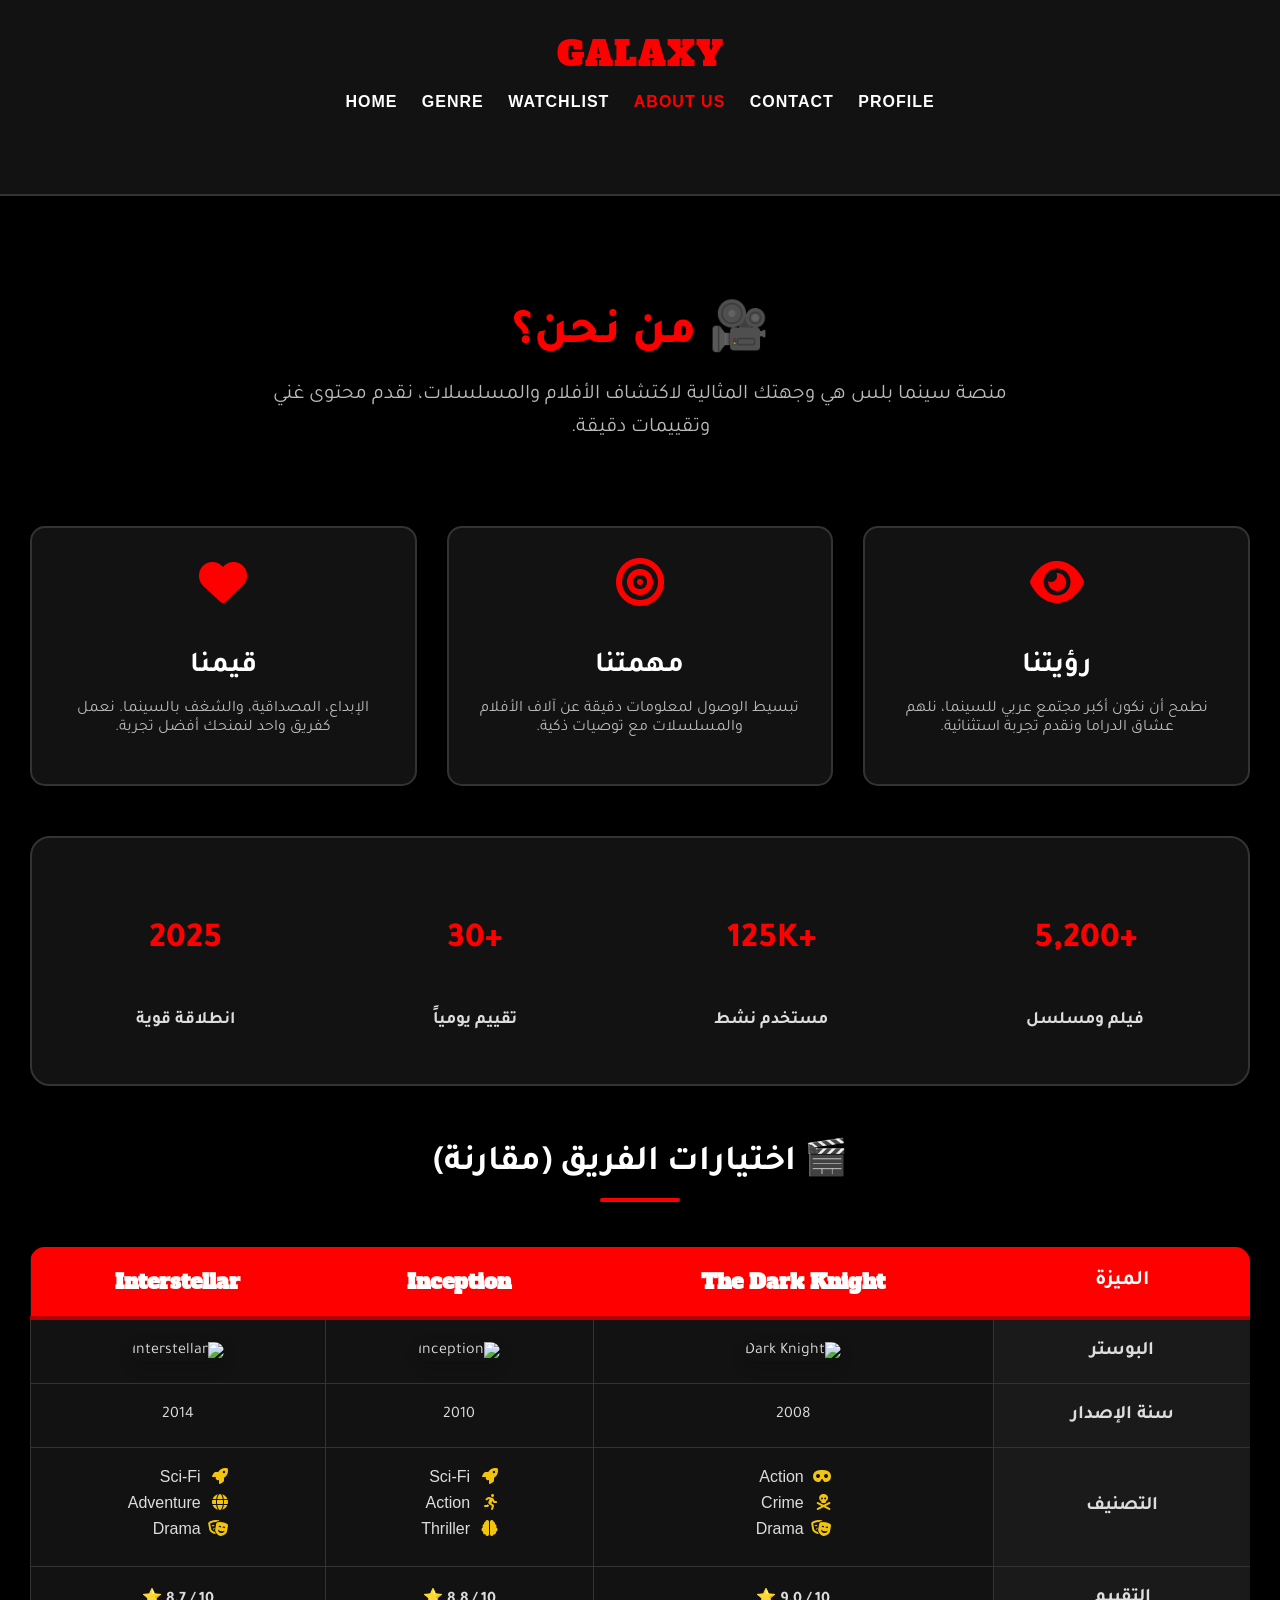
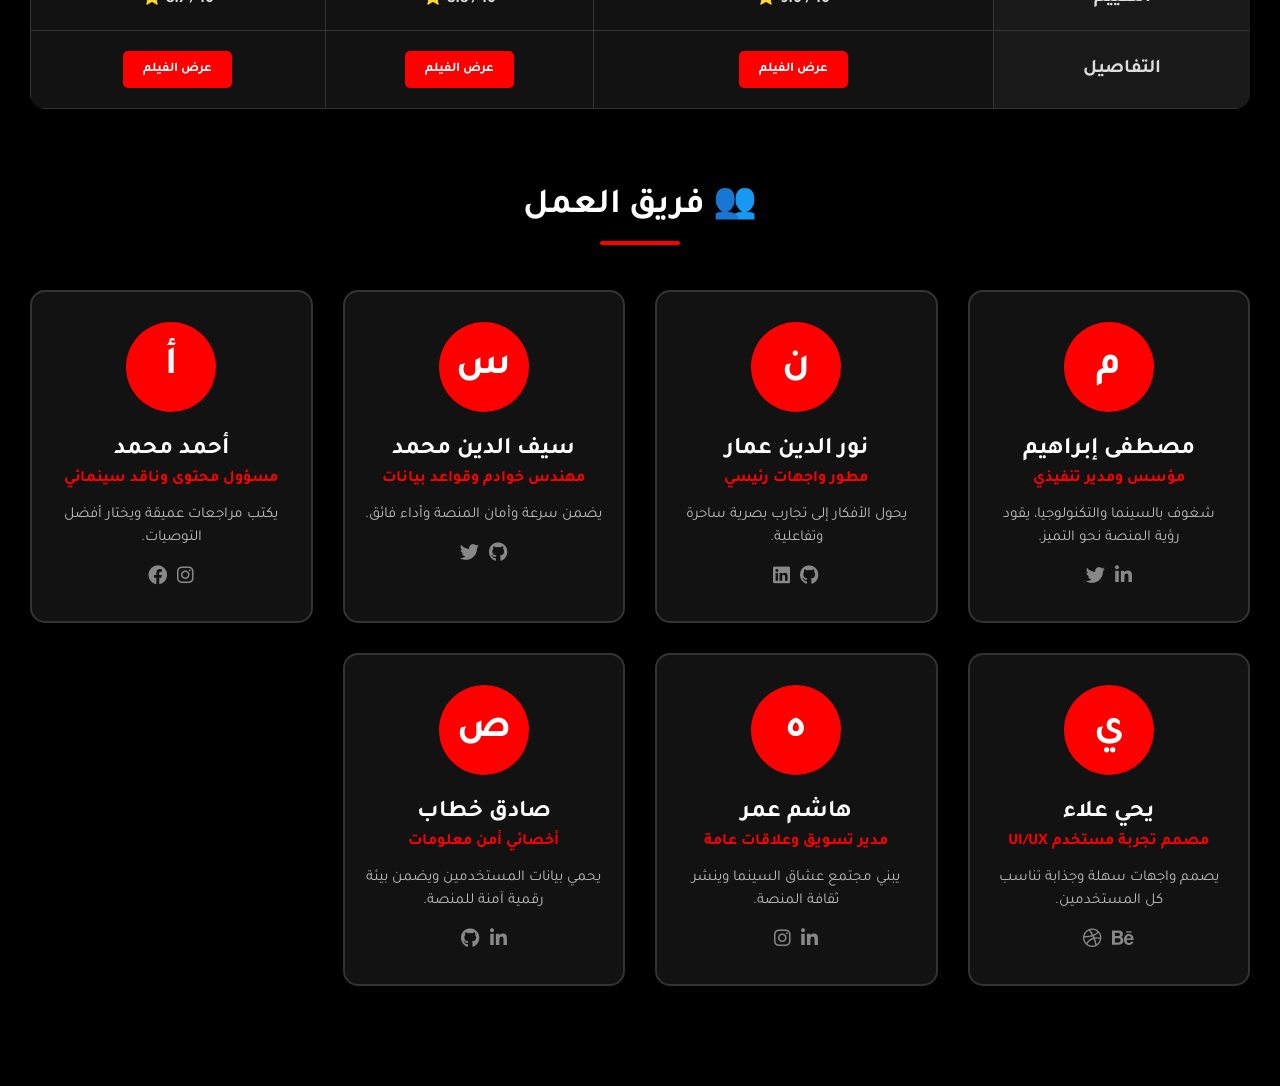
==== commit 5f9625bd: "Update print statement from 'Hello' to 'Goodbye'" ====
--- a/about.html
+++ b/about.html
@@ -96,7 +96,7 @@
             <div class="site-logo"><span>GALAXY</span></div>
             <ul class="nav-links">
                 <li><a href="index.html">HOME</a></li>
-                <li><a href="genre.html" class="active">GENRE</a></li>
+                <li><a href="genre.html">GENRE</a></li>
                 <li><a href="watchlist.html">WATCHLIST</a></li>
                 <li><a href="about.html" class="active">ABOUT US</a></li>
                 <li><a href="contact.html">CONTACT</a></li>
--- a/style.css
+++ b/style.css
@@ -245,6 +245,11 @@
 .mode-b .profile-table input { background: #222; border: 1px solid #444; color: #fff; }
 
 
+.mode-b .movies-container,
+.mode-b .box {
+    flex-direction: column; 
+    align-items: center;
+}
 
 .details-content { 
     max-width: 900px; 
